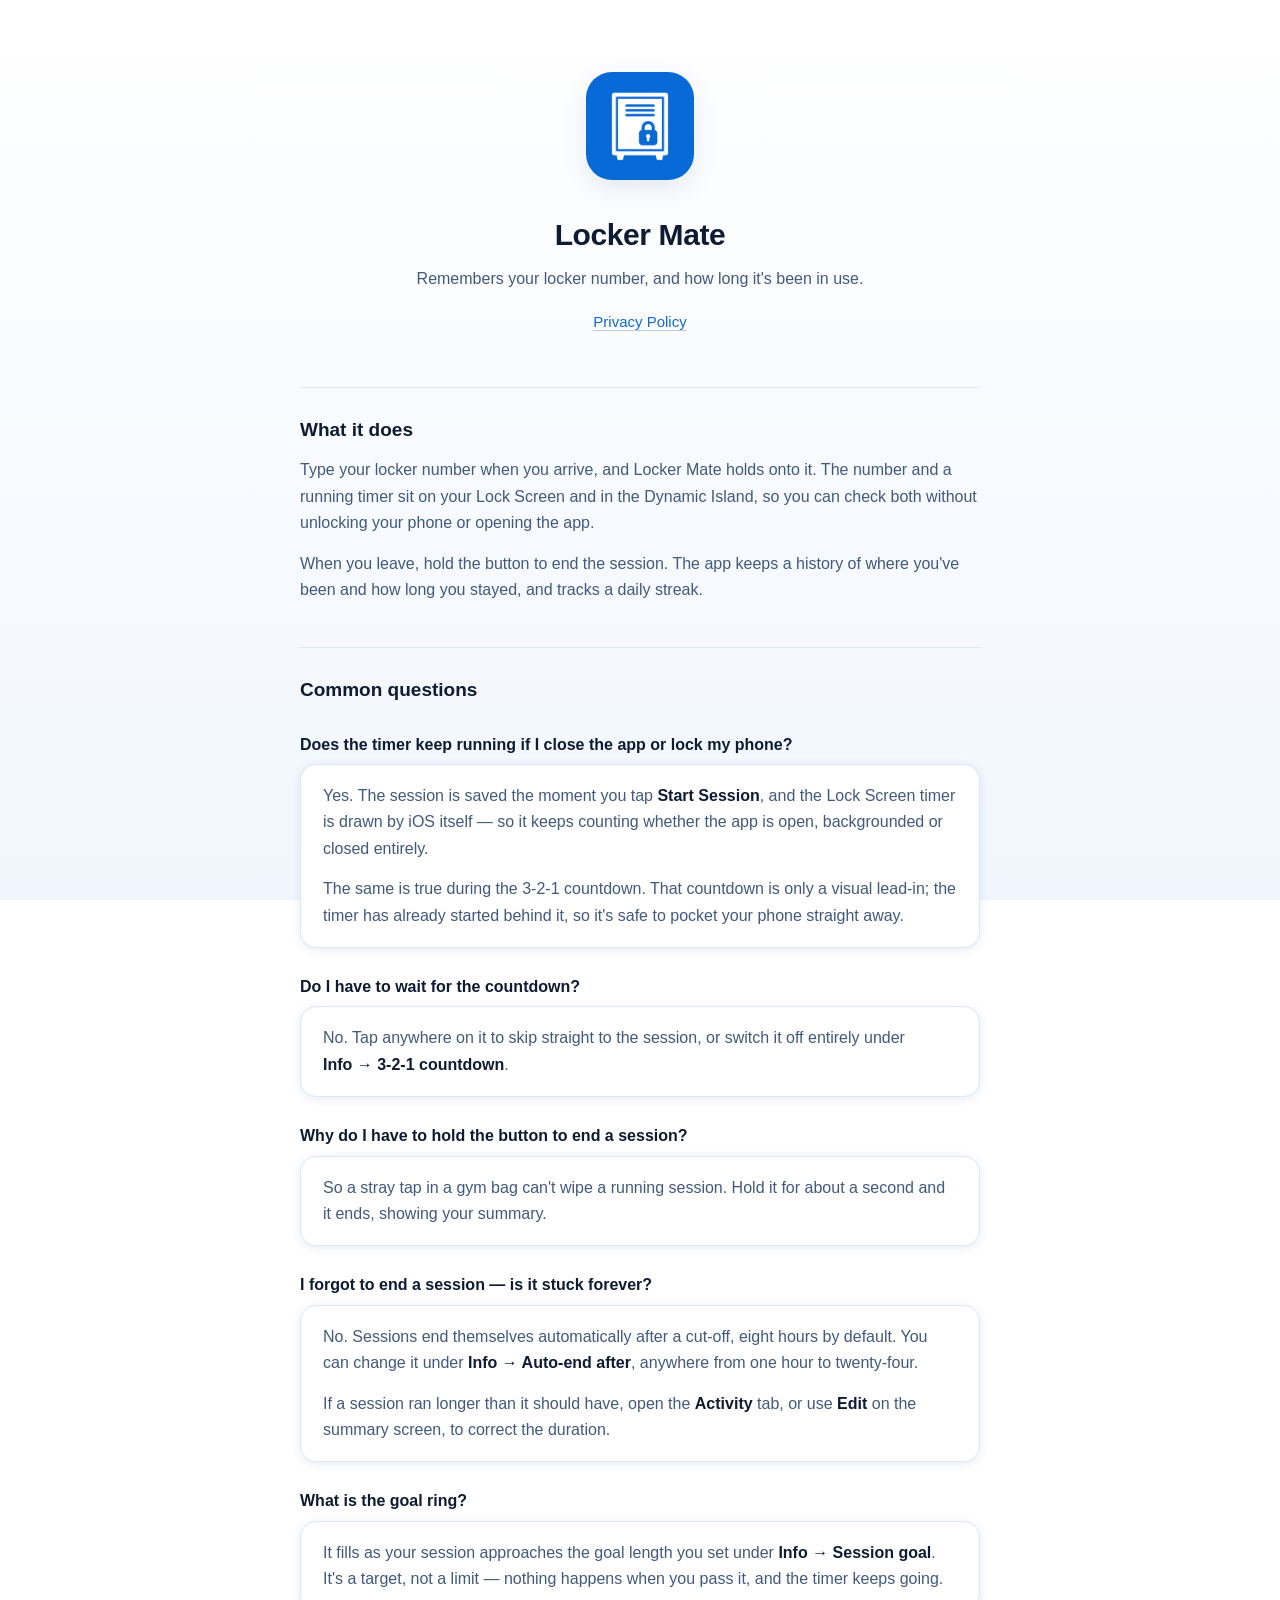
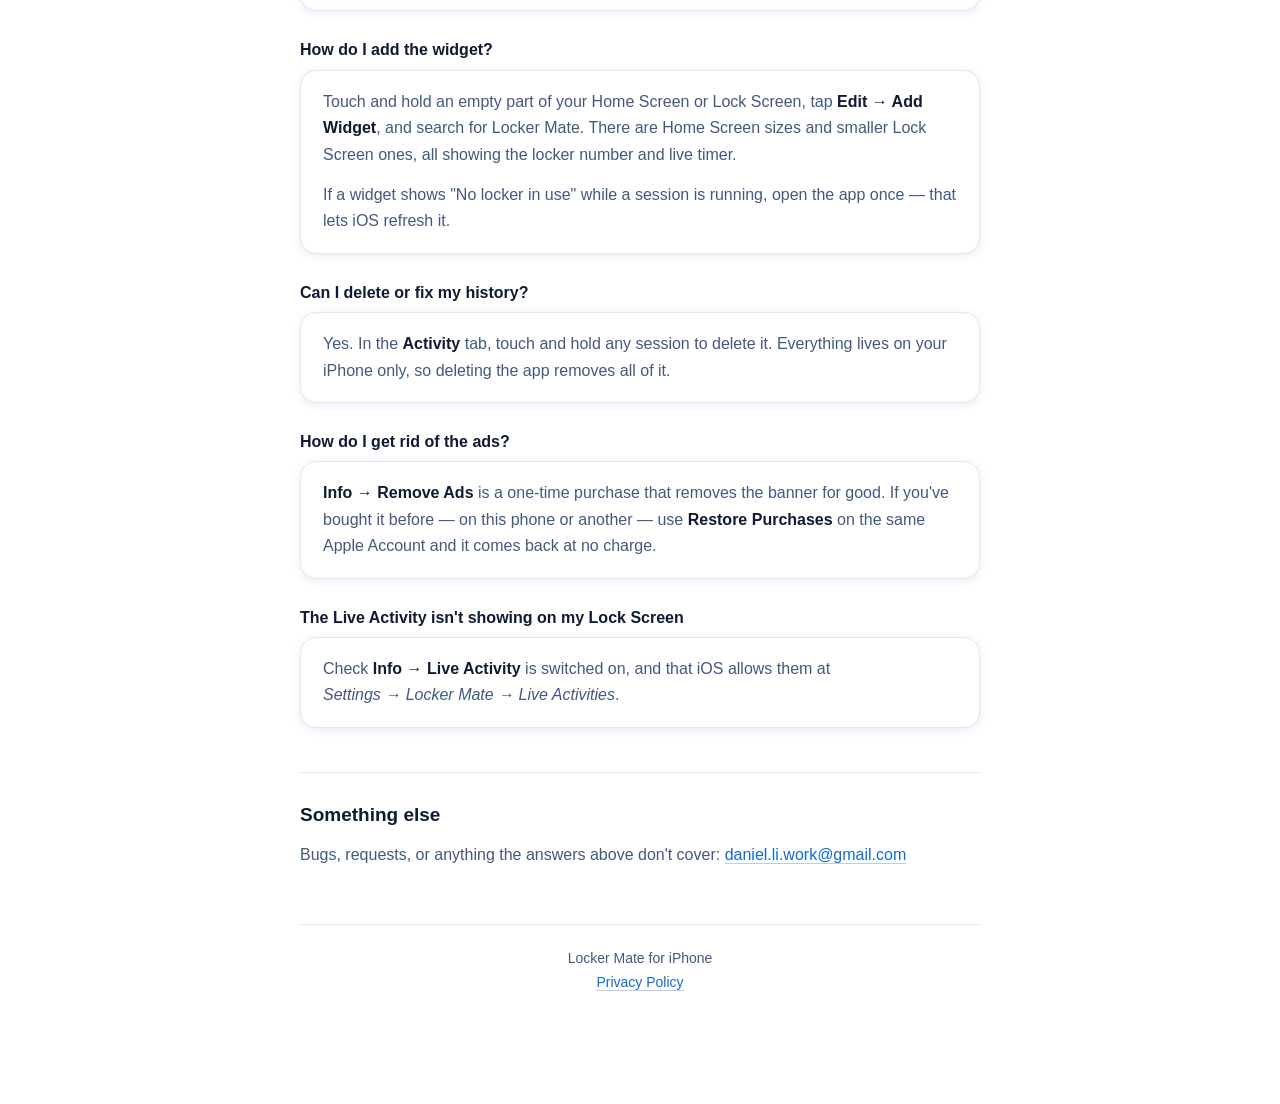
==== index.html @ fcb672c6 "Support page and privacy policy for Locker Mate Static pages served by GitHub Pages, for the App Sto" ====
<!doctype html>
<html lang="en">
<head>
<meta charset="utf-8">
<meta name="viewport" content="width=device-width, initial-scale=1">
<title>Locker Mate — Support</title>
<meta name="description" content="Support and help for Locker Mate, an iPhone app that remembers your gym locker number and how long it has been in use.">
<link rel="icon" href="mark.png">
<link rel="stylesheet" href="style.css">
</head>
<body>
<div class="wrap">

<header>
  <img src="mark.png" alt="Locker Mate app icon">
  <h1>Locker Mate</h1>
  <p class="tagline">Remembers your locker number, and how long it's been in use.</p>
  <p class="nav"><a href="privacy.html">Privacy Policy</a></p>
</header>

<h2>What it does</h2>

<p>Type your locker number when you arrive, and Locker Mate holds onto it. The
number and a running timer sit on your Lock Screen and in the Dynamic Island, so
you can check both without unlocking your phone or opening the app.</p>

<p>When you leave, hold the button to end the session. The app keeps a history of
where you've been and how long you stayed, and tracks a daily streak.</p>

<h2>Common questions</h2>

<h3>Does the timer keep running if I close the app or lock my phone?</h3>
<div class="card">
<p>Yes. The session is saved the moment you tap <strong>Start Session</strong>,
and the Lock Screen timer is drawn by iOS itself — so it keeps counting whether
the app is open, backgrounded or closed entirely.</p>
<p>The same is true during the 3-2-1 countdown. That countdown is only a visual
lead-in; the timer has already started behind it, so it's safe to pocket your
phone straight away.</p>
</div>

<h3>Do I have to wait for the countdown?</h3>
<div class="card">
<p>No. Tap anywhere on it to skip straight to the session, or switch it off
entirely under <strong>Info&nbsp;→&nbsp;3-2-1 countdown</strong>.</p>
</div>

<h3>Why do I have to hold the button to end a session?</h3>
<div class="card">
<p>So a stray tap in a gym bag can't wipe a running session. Hold it for about a
second and it ends, showing your summary.</p>
</div>

<h3>I forgot to end a session — is it stuck forever?</h3>
<div class="card">
<p>No. Sessions end themselves automatically after a cut-off, eight hours by
default. You can change it under <strong>Info&nbsp;→&nbsp;Auto-end after</strong>,
anywhere from one hour to twenty-four.</p>
<p>If a session ran longer than it should have, open the <strong>Activity</strong>
tab, or use <strong>Edit</strong> on the summary screen, to correct the duration.</p>
</div>

<h3>What is the goal ring?</h3>
<div class="card">
<p>It fills as your session approaches the goal length you set under
<strong>Info&nbsp;→&nbsp;Session goal</strong>. It's a target, not a limit —
nothing happens when you pass it, and the timer keeps going.</p>
</div>

<h3>How do I add the widget?</h3>
<div class="card">
<p>Touch and hold an empty part of your Home Screen or Lock Screen, tap
<strong>Edit&nbsp;→&nbsp;Add Widget</strong>, and search for Locker Mate. There
are Home Screen sizes and smaller Lock Screen ones, all showing the locker
number and live timer.</p>
<p>If a widget shows "No locker in use" while a session is running, open the app
once — that lets iOS refresh it.</p>
</div>

<h3>Can I delete or fix my history?</h3>
<div class="card">
<p>Yes. In the <strong>Activity</strong> tab, touch and hold any session to
delete it. Everything lives on your iPhone only, so deleting the app removes all
of it.</p>
</div>

<h3>How do I get rid of the ads?</h3>
<div class="card">
<p><strong>Info&nbsp;→&nbsp;Remove Ads</strong> is a one-time purchase that
removes the banner for good. If you've bought it before — on this phone or
another — use <strong>Restore Purchases</strong> on the same Apple Account and it
comes back at no charge.</p>
</div>

<h3>The Live Activity isn't showing on my Lock Screen</h3>
<div class="card">
<p>Check <strong>Info&nbsp;→&nbsp;Live Activity</strong> is switched on, and that
iOS allows them at
<em>Settings&nbsp;→&nbsp;Locker&nbsp;Mate&nbsp;→&nbsp;Live Activities</em>.</p>
</div>

<h2>Something else</h2>

<p>Bugs, requests, or anything the answers above don't cover:
<a href="mailto:daniel.li.work@gmail.com">daniel.li.work@gmail.com</a></p>

<footer>
  <p>Locker Mate for iPhone<br>
  <a href="privacy.html">Privacy Policy</a></p>
</footer>

</div>
</body>
</html>
---- style.css ----
/* Locker Mate support site. Palette lifted from the app's DesignSystem.swift
   (LM.*) so the pages and the app are recognisably the same product. The app
   is light-first with a derived dark variant; so is this. */
:root {
  --ground: #ffffff;
  --ground-2: #f1f6fe;
  --surface: #ffffff;
  --line: #dce7f8;
  --line-strong: #b9cdec;
  --text: #0e1b33;
  --dim: #42597e;
  --faint: #6b82a8;
  --accent: #116ad5;
  --accent-2: #3d9bf5;
  --shadow: rgba(14, 58, 122, 0.10);
}

@media (prefers-color-scheme: dark) {
  :root {
    --ground: #0a1120;
    --ground-2: #111b2e;
    --surface: #131c2e;
    --line: #213048;
    --line-strong: #33486b;
    --text: #edf3ff;
    --dim: #afc4e4;
    --faint: #8398ba;
    --accent: #4a9bf0;
    --accent-2: #8fc4ff;
    --shadow: rgba(0, 0, 0, 0.35);
  }
}

* { box-sizing: border-box; }

body {
  margin: 0;
  padding: 0 24px 96px;
  background: linear-gradient(180deg, var(--ground) 0%, var(--ground-2) 100%);
  background-attachment: fixed;
  color: var(--text);
  font: 16px/1.65 -apple-system, BlinkMacSystemFont, "Segoe UI", Inter, sans-serif;
  -webkit-font-smoothing: antialiased;
}

.wrap { max-width: 680px; margin: 0 auto; }

header { text-align: center; padding: 72px 0 8px; }
header img {
  width: 108px; height: 108px; border-radius: 26px;
  box-shadow: 0 8px 26px var(--shadow);
}

h1 {
  font-size: 30px; font-weight: 600; letter-spacing: -0.4px;
  margin: 22px 0 6px;
}
.tagline { color: var(--dim); margin: 0 0 8px; }

h2 {
  font-size: 19px; font-weight: 600; margin: 44px 0 12px;
  padding-top: 26px; border-top: 1px solid var(--line);
}
h3 { font-size: 16px; font-weight: 600; margin: 26px 0 6px; color: var(--text); }

p, li { color: var(--dim); }
p { margin: 0 0 14px; }
ul { padding-left: 22px; margin: 0 0 14px; }
li { margin-bottom: 7px; }
strong { color: var(--text); font-weight: 600; }

a { color: var(--accent); text-decoration: none; border-bottom: 1px solid var(--line-strong); }
a:hover { border-bottom-color: var(--accent); }

.card {
  background: var(--surface);
  border: 1px solid var(--line);
  border-radius: 16px;
  padding: 18px 22px;
  margin: 0 0 14px;
  box-shadow: 0 2px 10px var(--shadow);
}
.card p:last-child { margin-bottom: 0; }

.nav { text-align: center; margin: 18px 0 0; font-size: 15px; }
.nav a { margin: 0 10px; }

footer {
  margin-top: 56px; padding-top: 22px; border-top: 1px solid var(--line);
  color: var(--faint); font-size: 14px; text-align: center;
}

code {
  background: rgba(17, 106, 213, .09); padding: 2px 6px;
  border-radius: 5px; font-size: 14px; color: var(--accent);
}

table {
  width: 100%; border-collapse: collapse; margin: 0 0 18px;
  font-size: 15px;
}
th, td {
  text-align: left; padding: 10px 12px;
  border-bottom: 1px solid var(--line); color: var(--dim);
  vertical-align: top;
}
th { color: var(--text); font-weight: 600; }

@media (max-width: 520px) {
  header { padding-top: 48px; }
  h1 { font-size: 25px; }
  table, th, td { font-size: 14px; }
  th, td { padding: 8px 6px; }
}
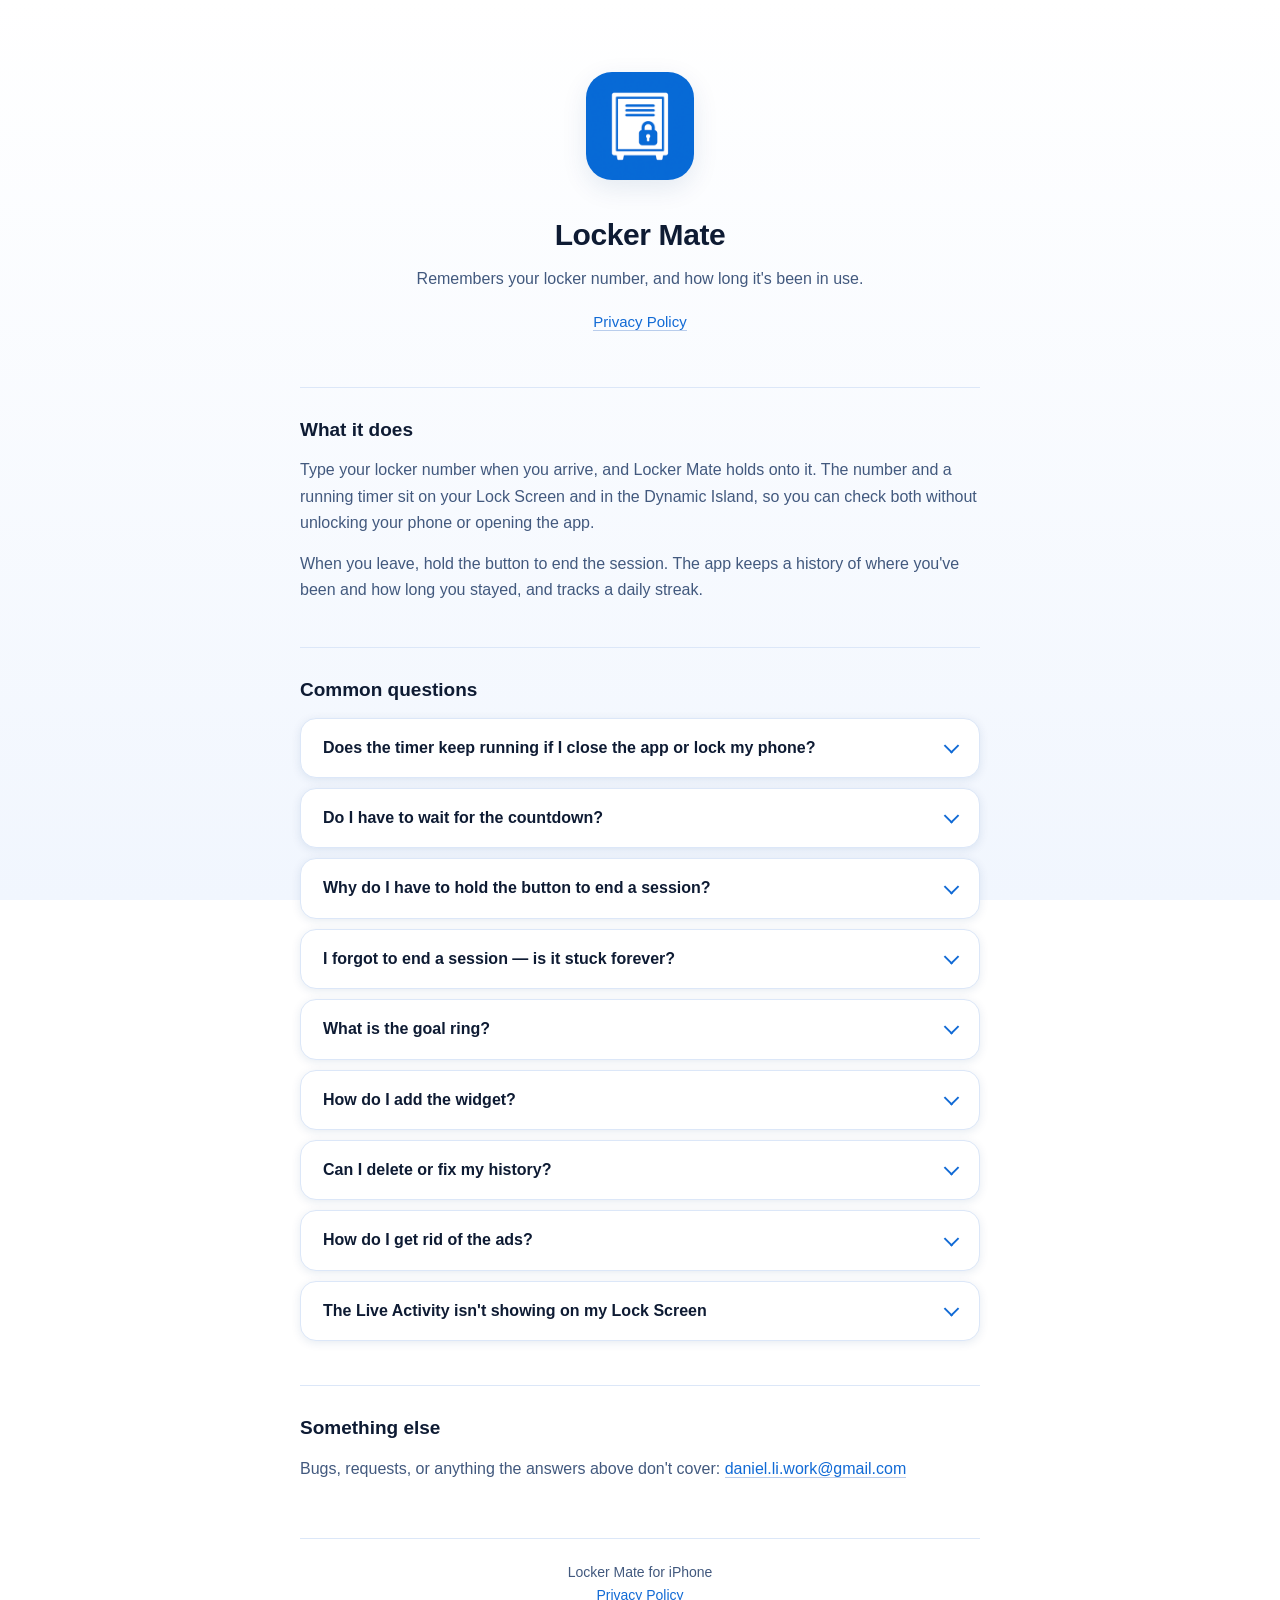
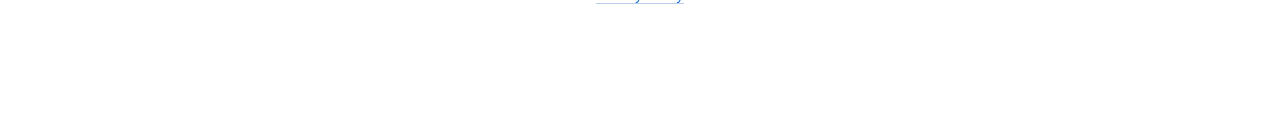
==== commit 634453cd: "Add motion, FAQ accordions and a contents list These pages are read rarely — the App Store support l" ====
--- a/index.html
+++ b/index.html
@@ -5,103 +5,130 @@
 <meta name="viewport" content="width=device-width, initial-scale=1">
 <title>Locker Mate — Support</title>
 <meta name="description" content="Support and help for Locker Mate, an iPhone app that remembers your gym locker number and how long it has been in use.">
+<meta name="theme-color" content="#116ad5" media="(prefers-color-scheme: light)">
+<meta name="theme-color" content="#0a1120" media="(prefers-color-scheme: dark)">
 <link rel="icon" href="mark.png">
 <link rel="stylesheet" href="style.css">
+<!-- Set before first paint so revealed content never flashes. -->
+<script>document.documentElement.classList.add('js');</script>
 </head>
 <body>
+<div class="progress" aria-hidden="true"></div>
 <div class="wrap">
 
 <header>
-  <img src="mark.png" alt="Locker Mate app icon">
+  <img src="mark.png" alt="Locker Mate app icon" width="108" height="108">
   <h1>Locker Mate</h1>
   <p class="tagline">Remembers your locker number, and how long it's been in use.</p>
   <p class="nav"><a href="privacy.html">Privacy Policy</a></p>
 </header>
 
-<h2>What it does</h2>
+<h2 class="reveal">What it does</h2>
 
-<p>Type your locker number when you arrive, and Locker Mate holds onto it. The
-number and a running timer sit on your Lock Screen and in the Dynamic Island, so
-you can check both without unlocking your phone or opening the app.</p>
+<p class="reveal">Type your locker number when you arrive, and Locker Mate holds
+onto it. The number and a running timer sit on your Lock Screen and in the
+Dynamic Island, so you can check both without unlocking your phone or opening
+the app.</p>
 
-<p>When you leave, hold the button to end the session. The app keeps a history of
-where you've been and how long you stayed, and tracks a daily streak.</p>
+<p class="reveal">When you leave, hold the button to end the session. The app
+keeps a history of where you've been and how long you stayed, and tracks a daily
+streak.</p>
 
-<h2>Common questions</h2>
+<h2 class="reveal">Common questions</h2>
 
-<h3>Does the timer keep running if I close the app or lock my phone?</h3>
-<div class="card">
-<p>Yes. The session is saved the moment you tap <strong>Start Session</strong>,
-and the Lock Screen timer is drawn by iOS itself — so it keeps counting whether
-the app is open, backgrounded or closed entirely.</p>
-<p>The same is true during the 3-2-1 countdown. That countdown is only a visual
-lead-in; the timer has already started behind it, so it's safe to pocket your
-phone straight away.</p>
-</div>
+<details class="faq reveal">
+  <summary>Does the timer keep running if I close the app or lock my phone?</summary>
+  <div class="faq-body">
+    <p>Yes. The session is saved the moment you tap <strong>Start Session</strong>,
+    and the Lock Screen timer is drawn by iOS itself — so it keeps counting
+    whether the app is open, backgrounded or closed entirely.</p>
+    <p>The same is true during the 3-2-1 countdown. That countdown is only a
+    visual lead-in; the timer has already started behind it, so it's safe to
+    pocket your phone straight away.</p>
+  </div>
+</details>
 
-<h3>Do I have to wait for the countdown?</h3>
-<div class="card">
-<p>No. Tap anywhere on it to skip straight to the session, or switch it off
-entirely under <strong>Info&nbsp;→&nbsp;3-2-1 countdown</strong>.</p>
-</div>
+<details class="faq reveal">
+  <summary>Do I have to wait for the countdown?</summary>
+  <div class="faq-body">
+    <p>No. Tap anywhere on it to skip straight to the session, or switch it off
+    entirely under <strong>Info&nbsp;→&nbsp;3-2-1 countdown</strong>.</p>
+  </div>
+</details>
 
-<h3>Why do I have to hold the button to end a session?</h3>
-<div class="card">
-<p>So a stray tap in a gym bag can't wipe a running session. Hold it for about a
-second and it ends, showing your summary.</p>
-</div>
+<details class="faq reveal">
+  <summary>Why do I have to hold the button to end a session?</summary>
+  <div class="faq-body">
+    <p>So a stray tap in a gym bag can't wipe a running session. Hold it for
+    about a second and it ends, showing your summary.</p>
+  </div>
+</details>
 
-<h3>I forgot to end a session — is it stuck forever?</h3>
-<div class="card">
-<p>No. Sessions end themselves automatically after a cut-off, eight hours by
-default. You can change it under <strong>Info&nbsp;→&nbsp;Auto-end after</strong>,
-anywhere from one hour to twenty-four.</p>
-<p>If a session ran longer than it should have, open the <strong>Activity</strong>
-tab, or use <strong>Edit</strong> on the summary screen, to correct the duration.</p>
-</div>
+<details class="faq reveal">
+  <summary>I forgot to end a session — is it stuck forever?</summary>
+  <div class="faq-body">
+    <p>No. Sessions end themselves automatically after a cut-off, eight hours by
+    default. You can change it under
+    <strong>Info&nbsp;→&nbsp;Auto-end after</strong>, anywhere from one hour to
+    twenty-four.</p>
+    <p>If a session ran longer than it should have, open the
+    <strong>Activity</strong> tab, or use <strong>Edit</strong> on the summary
+    screen, to correct the duration.</p>
+  </div>
+</details>
 
-<h3>What is the goal ring?</h3>
-<div class="card">
-<p>It fills as your session approaches the goal length you set under
-<strong>Info&nbsp;→&nbsp;Session goal</strong>. It's a target, not a limit —
-nothing happens when you pass it, and the timer keeps going.</p>
-</div>
+<details class="faq reveal">
+  <summary>What is the goal ring?</summary>
+  <div class="faq-body">
+    <p>It fills as your session approaches the goal length you set under
+    <strong>Info&nbsp;→&nbsp;Session goal</strong>. It's a target, not a limit —
+    nothing happens when you pass it, and the timer keeps going.</p>
+  </div>
+</details>
 
-<h3>How do I add the widget?</h3>
-<div class="card">
-<p>Touch and hold an empty part of your Home Screen or Lock Screen, tap
-<strong>Edit&nbsp;→&nbsp;Add Widget</strong>, and search for Locker Mate. There
-are Home Screen sizes and smaller Lock Screen ones, all showing the locker
-number and live timer.</p>
-<p>If a widget shows "No locker in use" while a session is running, open the app
-once — that lets iOS refresh it.</p>
-</div>
+<details class="faq reveal">
+  <summary>How do I add the widget?</summary>
+  <div class="faq-body">
+    <p>Touch and hold an empty part of your Home Screen or Lock Screen, tap
+    <strong>Edit&nbsp;→&nbsp;Add Widget</strong>, and search for Locker Mate.
+    There are Home Screen sizes and smaller Lock Screen ones, all showing the
+    locker number and live timer.</p>
+    <p>If a widget shows "No locker in use" while a session is running, open the
+    app once — that lets iOS refresh it.</p>
+  </div>
+</details>
 
-<h3>Can I delete or fix my history?</h3>
-<div class="card">
-<p>Yes. In the <strong>Activity</strong> tab, touch and hold any session to
-delete it. Everything lives on your iPhone only, so deleting the app removes all
-of it.</p>
-</div>
+<details class="faq reveal">
+  <summary>Can I delete or fix my history?</summary>
+  <div class="faq-body">
+    <p>Yes. In the <strong>Activity</strong> tab, touch and hold any session to
+    delete it. Everything lives on your iPhone only, so deleting the app removes
+    all of it.</p>
+  </div>
+</details>
 
-<h3>How do I get rid of the ads?</h3>
-<div class="card">
-<p><strong>Info&nbsp;→&nbsp;Remove Ads</strong> is a one-time purchase that
-removes the banner for good. If you've bought it before — on this phone or
-another — use <strong>Restore Purchases</strong> on the same Apple Account and it
-comes back at no charge.</p>
-</div>
+<details class="faq reveal">
+  <summary>How do I get rid of the ads?</summary>
+  <div class="faq-body">
+    <p><strong>Info&nbsp;→&nbsp;Remove Ads</strong> is a one-time purchase that
+    removes the banner for good. If you've bought it before — on this phone or
+    another — use <strong>Restore Purchases</strong> on the same Apple Account
+    and it comes back at no charge.</p>
+  </div>
+</details>
 
-<h3>The Live Activity isn't showing on my Lock Screen</h3>
-<div class="card">
-<p>Check <strong>Info&nbsp;→&nbsp;Live Activity</strong> is switched on, and that
-iOS allows them at
-<em>Settings&nbsp;→&nbsp;Locker&nbsp;Mate&nbsp;→&nbsp;Live Activities</em>.</p>
-</div>
+<details class="faq reveal">
+  <summary>The Live Activity isn't showing on my Lock Screen</summary>
+  <div class="faq-body">
+    <p>Check <strong>Info&nbsp;→&nbsp;Live Activity</strong> is switched on, and
+    that iOS allows them at
+    <em>Settings&nbsp;→&nbsp;Locker&nbsp;Mate&nbsp;→&nbsp;Live Activities</em>.</p>
+  </div>
+</details>
 
-<h2>Something else</h2>
+<h2 class="reveal">Something else</h2>
 
-<p>Bugs, requests, or anything the answers above don't cover:
+<p class="reveal">Bugs, requests, or anything the answers above don't cover:
 <a href="mailto:daniel.li.work@gmail.com">daniel.li.work@gmail.com</a></p>
 
 <footer>
@@ -110,5 +137,6 @@
 </footer>
 
 </div>
+<script src="site.js" defer></script>
 </body>
 </html>
--- a/style.css
+++ b/style.css
@@ -12,7 +12,17 @@
   --faint: #6b82a8;
   --accent: #116ad5;
   --accent-2: #3d9bf5;
+  --tint: #e8f1fe;
   --shadow: rgba(14, 58, 122, 0.10);
+  --shadow-lift: rgba(14, 58, 122, 0.16);
+
+  /* Motion. Built-in CSS easings are too weak for UI; these are the
+     standard strong curves. */
+  --ease-out: cubic-bezier(0.23, 1, 0.32, 1);
+  --ease-in-out: cubic-bezier(0.77, 0, 0.175, 1);
+  --dur-hover: 160ms;
+  --dur-accordion: 240ms;
+  --dur-reveal: 420ms;
 }
 
 @media (prefers-color-scheme: dark) {
@@ -27,11 +37,23 @@
     --faint: #8398ba;
     --accent: #4a9bf0;
     --accent-2: #8fc4ff;
+    --tint: #1b2942;
     --shadow: rgba(0, 0, 0, 0.35);
+    --shadow-lift: rgba(0, 0, 0, 0.5);
   }
 }
 
+/* Allow the accordion to transition to its natural height. */
+@supports (interpolate-size: allow-keywords) {
+  :root { interpolate-size: allow-keywords; }
+}
+
 * { box-sizing: border-box; }
+
+html { scroll-behavior: smooth; scroll-padding-top: 80px; }
+@media (prefers-reduced-motion: reduce) {
+  html { scroll-behavior: auto; }
+}
 
 body {
   margin: 0;
@@ -45,6 +67,26 @@
 
 .wrap { max-width: 680px; margin: 0 auto; }
 
+/* ---------- Reading progress -------------------------------------------
+   Scroll-driven, so it runs off the main thread with no scroll listener.
+   Hidden entirely where the feature isn't supported. */
+.progress {
+  position: fixed;
+  inset: 0 0 auto 0;
+  height: 3px;
+  transform: scaleX(0);
+  transform-origin: 0 50%;
+  background: linear-gradient(90deg, var(--accent), var(--accent-2));
+  z-index: 20;
+  animation: progress-grow linear both;
+  animation-timeline: scroll(root block);
+}
+@keyframes progress-grow { to { transform: scaleX(1); } }
+@supports not (animation-timeline: scroll(root block)) {
+  .progress { display: none; }
+}
+
+/* ---------- Header ------------------------------------------------------ */
 header { text-align: center; padding: 72px 0 8px; }
 header img {
   width: 108px; height: 108px; border-radius: 26px;
@@ -60,6 +102,7 @@
 h2 {
   font-size: 19px; font-weight: 600; margin: 44px 0 12px;
   padding-top: 26px; border-top: 1px solid var(--line);
+  scroll-margin-top: 84px;
 }
 h3 { font-size: 16px; font-weight: 600; margin: 26px 0 6px; color: var(--text); }
 
@@ -69,8 +112,21 @@
 li { margin-bottom: 7px; }
 strong { color: var(--text); font-weight: 600; }
 
-a { color: var(--accent); text-decoration: none; border-bottom: 1px solid var(--line-strong); }
-a:hover { border-bottom-color: var(--accent); }
+a {
+  color: var(--accent);
+  text-decoration: none;
+  border-bottom: 1px solid var(--line-strong);
+  transition: border-bottom-color var(--dur-hover) ease,
+              color var(--dur-hover) ease;
+}
+@media (hover: hover) and (pointer: fine) {
+  a:hover { border-bottom-color: var(--accent); color: var(--accent-2); }
+}
+a:focus-visible {
+  outline: 2px solid var(--accent);
+  outline-offset: 3px;
+  border-radius: 3px;
+}
 
 .card {
   background: var(--surface);
@@ -95,20 +151,118 @@
   border-radius: 5px; font-size: 14px; color: var(--accent);
 }
 
-table {
-  width: 100%; border-collapse: collapse; margin: 0 0 18px;
-  font-size: 15px;
-}
-th, td {
-  text-align: left; padding: 10px 12px;
-  border-bottom: 1px solid var(--line); color: var(--dim);
-  vertical-align: top;
-}
-th { color: var(--text); font-weight: 600; }
+/* ---------- FAQ accordion ----------------------------------------------
+   Native <details>, so it opens and closes with no JS at all; the
+   transition is progressive enhancement on top. */
+.faq {
+  background: var(--surface);
+  border: 1px solid var(--line);
+  border-radius: 16px;
+  margin: 0 0 10px;
+  box-shadow: 0 2px 10px var(--shadow);
+  transition: box-shadow var(--dur-hover) ease,
+              border-color var(--dur-hover) ease;
+}
+@media (hover: hover) and (pointer: fine) {
+  .faq:hover { border-color: var(--line-strong); }
+}
+.faq[open] { box-shadow: 0 6px 20px var(--shadow-lift); }
+
+.faq summary {
+  cursor: pointer;
+  list-style: none;
+  padding: 16px 52px 16px 22px;
+  position: relative;
+  font-size: 16px;
+  font-weight: 600;
+  color: var(--text);
+  border-radius: 16px;
+}
+.faq summary::-webkit-details-marker { display: none; }
+.faq summary:focus-visible {
+  outline: 2px solid var(--accent);
+  outline-offset: -2px;
+}
+
+/* Chevron, drawn in CSS so there's no asset to load. */
+.faq summary::after {
+  content: "";
+  position: absolute;
+  right: 22px; top: 50%;
+  width: 9px; height: 9px;
+  border-right: 2px solid var(--accent);
+  border-bottom: 2px solid var(--accent);
+  transform: translateY(-70%) rotate(45deg);
+  transform-origin: center;
+  transition: transform var(--dur-accordion) var(--ease-out);
+}
+.faq[open] summary::after { transform: translateY(-25%) rotate(225deg); }
+
+.faq-body { padding: 0 22px 18px; }
+.faq-body p { margin: 0 0 12px; }
+.faq-body p:last-child { margin-bottom: 0; }
+
+.faq::details-content {
+  block-size: 0;
+  overflow: hidden;
+  transition: block-size var(--dur-accordion) var(--ease-out),
+              content-visibility var(--dur-accordion) allow-discrete;
+}
+.faq[open]::details-content { block-size: auto; }
+
+/* ---------- Table of contents ------------------------------------------ */
+.toc {
+  background: var(--surface);
+  border: 1px solid var(--line);
+  border-radius: 16px;
+  padding: 16px 22px;
+  margin: 32px 0 0;
+  box-shadow: 0 2px 10px var(--shadow);
+}
+.toc h2 {
+  border: 0; padding: 0; margin: 0 0 10px;
+  font-size: 12px; letter-spacing: 1.4px; text-transform: uppercase;
+  color: var(--faint);
+}
+.toc ol { margin: 0; padding-left: 20px; }
+.toc li { margin-bottom: 5px; }
+.toc a {
+  border-bottom: 0;
+  color: var(--dim);
+  transition: color var(--dur-hover) ease;
+}
+@media (hover: hover) and (pointer: fine) {
+  .toc a:hover { color: var(--accent); }
+}
+.toc a[aria-current="true"] { color: var(--accent); font-weight: 600; }
+
+/* ---------- Scroll reveal ----------------------------------------------
+   Only applied when JS is running, so the pages are fully readable with
+   scripting off — which matters for a legal document. */
+.js .reveal {
+  opacity: 0;
+  transform: translateY(10px);
+  transition: opacity var(--dur-reveal) var(--ease-out),
+              transform var(--dur-reveal) var(--ease-out);
+  transition-delay: calc(var(--reveal-i, 0) * 55ms);
+}
+.js .reveal.is-visible {
+  opacity: 1;
+  transform: none;
+}
+
+@media (prefers-reduced-motion: reduce) {
+  /* Keep the fade — it still signals arrival — but drop the movement. */
+  .js .reveal { transform: none; transition: opacity 200ms ease; }
+  .faq summary::after,
+  .faq::details-content { transition: none; }
+  .progress { display: none; }
+}
 
 @media (max-width: 520px) {
   header { padding-top: 48px; }
   h1 { font-size: 25px; }
-  table, th, td { font-size: 14px; }
-  th, td { padding: 8px 6px; }
-}
+  .faq summary { padding: 15px 46px 15px 18px; font-size: 15.5px; }
+  .faq-body { padding: 0 18px 16px; }
+  .toc { padding: 14px 18px; }
+}
